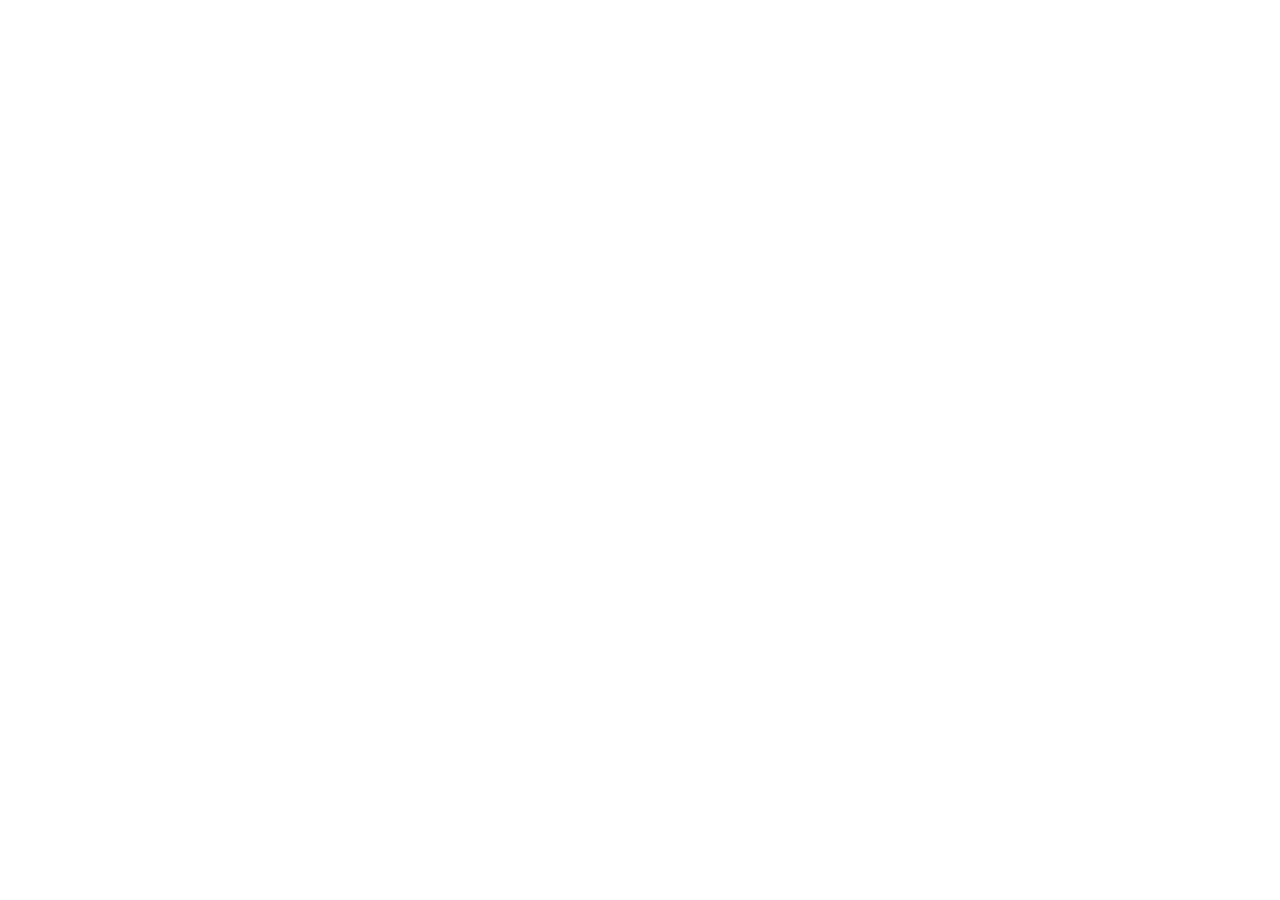
==== index.html @ 1bea24c0 "Initial commit" ====
<!DOCTYPE html>
<html lang="en">
<head>
  <meta charset="UTF-8">
  <meta http-equiv="X-UA-Compatible" content="IE=edge">
  <meta name="viewport" content="width=device-width, initial-scale=1.0">
  <link rel="stylesheet" href="./css/main.css">
  <title>17-dars</title>
</head>
<body>


</body>
</html>
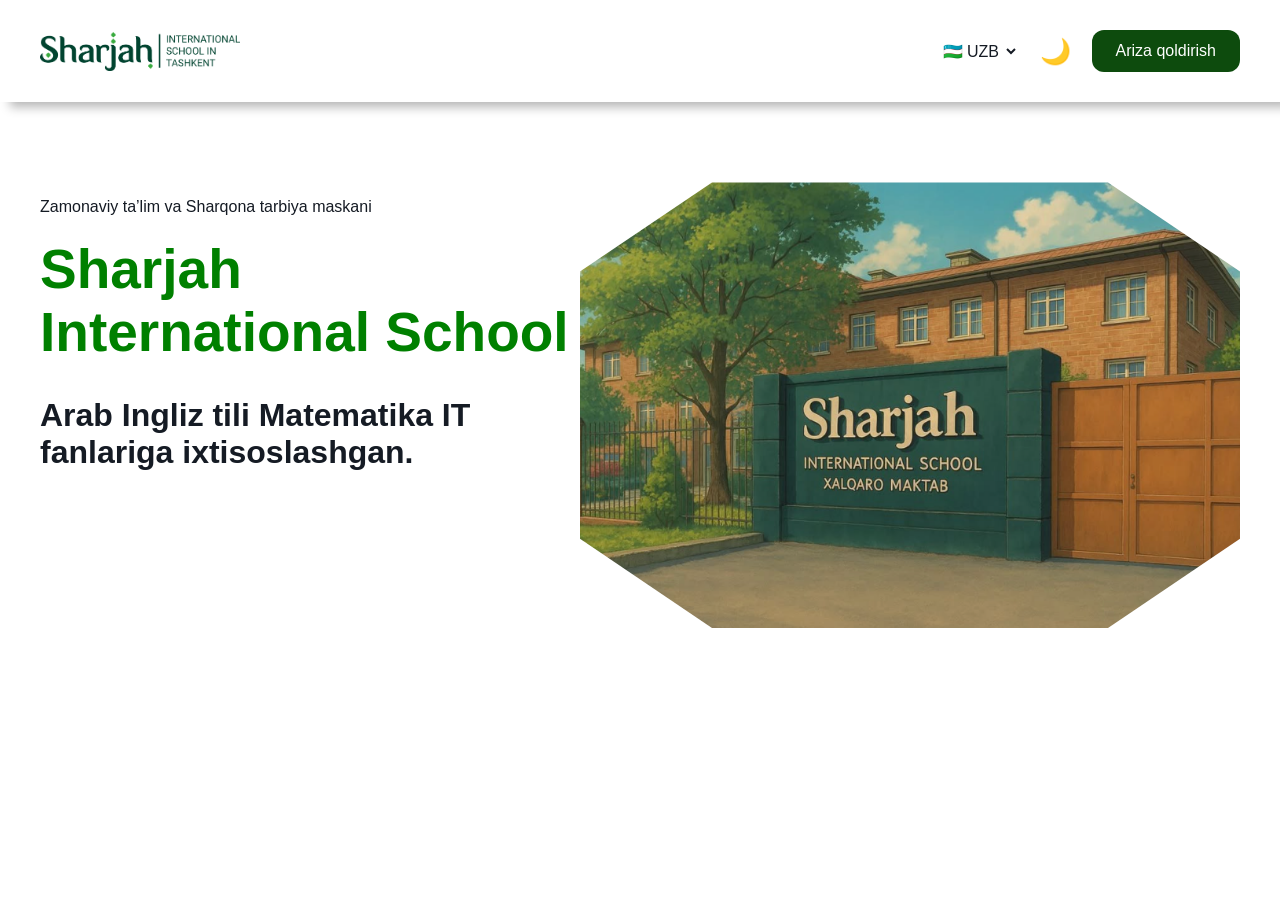
==== commit 18bf2158: "site header and hero section" ====
--- a/index.html
+++ b/index.html
@@ -1,14 +1,94 @@
 <!DOCTYPE html>
 <html lang="en">
-<head>
-  <meta charset="UTF-8">
-  <meta http-equiv="X-UA-Compatible" content="IE=edge">
-  <meta name="viewport" content="width=device-width, initial-scale=1.0">
-  <link rel="stylesheet" href="./css/main.css">
-  <title>17-dars</title>
-</head>
-<body>
+    <head>
+        <meta charset="UTF-8" />
+        <meta http-equiv="X-UA-Compatible" content="IE=edge" />
+        <meta name="viewport" content="width=device-width, initial-scale=1.0" />
+        <link rel="stylesheet" href="./css/main.css" />
+        <!-- <link rel="icon" type="image/png" href="./assets/image/Sharjah logo.png"> -->
+        <title>Sharjah school</title>
+    </head>
+    <body>
+        <header>
+            <div class="container">
+                <div class="header">
+                    <a href="./index.html">
+                        <img
+                            src="./assets/image/Sharjah logo.png"
+                            width="200"
+                            alt="site logo"
+                        />
+                    </a>
 
+                    <div class="header-right">
+                        <select id="lang-select" class="lang-select">
+                            <option value="uz">🇺🇿 UZB</option>
+                            <option value="en">🇬🇧 ENG</option>
+                            <option value="ru">🇷🇺 RUS</option>
+                        </select>
 
-</body>
-</html>+                        <button
+                            class="theme-btn"
+                            data-translate="dark-mode"
+                        ></button>
+                        <a
+                            href="#appeal"
+                            data-translate="appeal"
+                            class="appeal"
+                        ></a>
+                    </div>
+                </div>
+            </div>
+        </header>
+        
+        <main>
+            <section class="hero-section">
+                <div class="container">
+                    <div class="hero">
+                        <div class="hero-content">
+                            <p data-translate="hero-info"></p>
+                            <h1>
+                                <p class="site-title">
+                                    Sharjah International School
+                                </p>
+                                <p data-translate="hero-title"></p>
+                            </h1>
+                        </div>
+
+                        <img
+                            class="hero-img"
+                            src="./assets/image/hero-img.png"
+                            alt=""
+                        />
+                    </div>
+                </div>
+            </section>
+        </main>
+
+        <div class="modal">
+            <div class="modal-wrapper">
+                <button class="modal-close">X</button>
+                <form class="modal-form">
+                    <label for="name" data-translate="name"></label>
+                    <input
+                        id="name"
+                        type="text"
+                        class="modal-input"
+                        placeholder="Enter your name"
+                    />
+
+                    <label for="phone" data-translate="phone"></label>
+                    <input
+                        id="phone"
+                        type="tel"
+                        class="modal-input"
+                        placeholder="Enter your phone number"
+                        value="+998"
+                    />
+                    <button class="modal-btn" data-translate="submit"></button>
+                </form>
+            </div>
+        </div>
+        <script src="./js/main.js"></script>
+    </body>
+</html>
--- a/css/main.css
+++ b/css/main.css
@@ -0,0 +1 @@
+:root{--bg-color: #ffffff;--text-color: #151b24;--primary-color: #007bff;--border-color: #b5b5b5;--green-color: rgb(13, 75, 13)}.dark-mode{--bg-color: #151b24;--text-color: #ffffff;--primary-color: #4a90e2;--border-color: #484848;--green-color: rgb(13, 75, 13)}/*! normalize.css v8.0.1 | MIT License | github.com/necolas/normalize.css */html{line-height:1.15;-webkit-text-size-adjust:100%}body{margin:0}main{display:block}h1{font-size:2em;margin:.67em 0}hr{box-sizing:content-box;height:0;overflow:visible}pre{font-family:monospace,monospace;font-size:1em}a{background-color:rgba(0,0,0,0)}abbr[title]{border-bottom:none;text-decoration:underline;-webkit-text-decoration:underline dotted;text-decoration:underline dotted}b,strong{font-weight:bolder}code,kbd,samp{font-family:monospace,monospace;font-size:1em}small{font-size:80%}sub,sup{font-size:75%;line-height:0;position:relative;vertical-align:baseline}sub{bottom:-0.25em}sup{top:-0.5em}img{border-style:none}button,input,optgroup,select,textarea{font-family:inherit;font-size:100%;line-height:1.15;margin:0}button,input{overflow:visible}button,select{text-transform:none}button,[type=button],[type=reset],[type=submit]{-webkit-appearance:button}button::-moz-focus-inner,[type=button]::-moz-focus-inner,[type=reset]::-moz-focus-inner,[type=submit]::-moz-focus-inner{border-style:none;padding:0}button:-moz-focusring,[type=button]:-moz-focusring,[type=reset]:-moz-focusring,[type=submit]:-moz-focusring{outline:1px dotted ButtonText}fieldset{padding:.35em .75em .625em}legend{box-sizing:border-box;color:inherit;display:table;max-width:100%;padding:0;white-space:normal}progress{vertical-align:baseline}textarea{overflow:auto}[type=checkbox],[type=radio]{box-sizing:border-box;padding:0}[type=number]::-webkit-inner-spin-button,[type=number]::-webkit-outer-spin-button{height:auto}[type=search]{-webkit-appearance:textfield;outline-offset:-2px}[type=search]::-webkit-search-decoration{-webkit-appearance:none}::-webkit-file-upload-button{-webkit-appearance:button;font:inherit}details{display:block}summary{display:list-item}template{display:none}[hidden]{display:none}.container{width:100%;max-width:1240px;margin:0 auto;padding:0 20px}html{height:100%;box-sizing:border-box}*,*::before,*::after{box-sizing:inherit;scroll-behavior:smooth}body{height:100%;display:flex;flex-direction:column;font-family:"Arial","sans-serif";background-color:var(--bg-color);color:var(--text-color);transition:background-color .3s ease,color .3s ease;margin:0;padding:0}img{max-width:100%;height:auto;vertical-align:middle;-o-object-fit:cover;object-fit:cover}.main{flex-grow:1}.visually-hidden{position:absolute;width:1px;height:1px;margin:-1px;border:0;padding:0;clip:rect(0 0 0 0);overflow:hidden}header{padding:30px 0;box-shadow:10px 5px 10px 0 var(--border-color)}.header{display:flex;justify-content:space-between;align-items:center}.header-right{display:flex;align-items:center;gap:15px}.lang-select{background-color:var(--bg-color);color:var(--text-color);border:none}.appeal{text-decoration:none;color:#fff;padding:12px 24px;border-radius:12px;background-color:var(--green-color)}.theme-btn{background-color:var(--bg-color);color:var(--text-color);border:none;font-size:25px}.hero{display:flex;padding:80px 0}.hero-content{width:100%;max-width:800px}.hero-img{width:55%;clip-path:polygon(20% 0%, 80% 0%, 100% 20%, 100% 80%, 80% 100%, 20% 100%, 0% 80%, 0% 20%)}.site-title{color:green;font-size:55px;margin:0}.modal{width:100%;height:100%;background-color:rgba(152,155,152,.599);position:absolute;top:0;display:none;align-items:center;justify-content:center}.modal-wrapper{width:600px;padding:30px;background-color:var(--bg-color);color:var(--text-color);border-radius:12px;position:relative}.modal-form{display:flex;flex-direction:column;gap:10px;margin-top:20px}.modal-input{padding:12px 24px;border-radius:12px;border:1px solid var(--border-color);outline:none}.modal-btn{margin-top:24px;padding:12px 24px;color:#fff;border-radius:12px;background-color:var(--green-color);border:none}.modal-close{width:30px;height:30px;position:absolute;top:20px;right:30px;background-color:red;border:none;color:#fff;border-radius:4px;transition:all .2s ease-in-out}.modal-close:hover{background-color:#fff;color:red;border:1px solid red;transition:all .2s ease-in-out}.modal-show{display:flex}/*# sourceMappingURL=main.css.map */
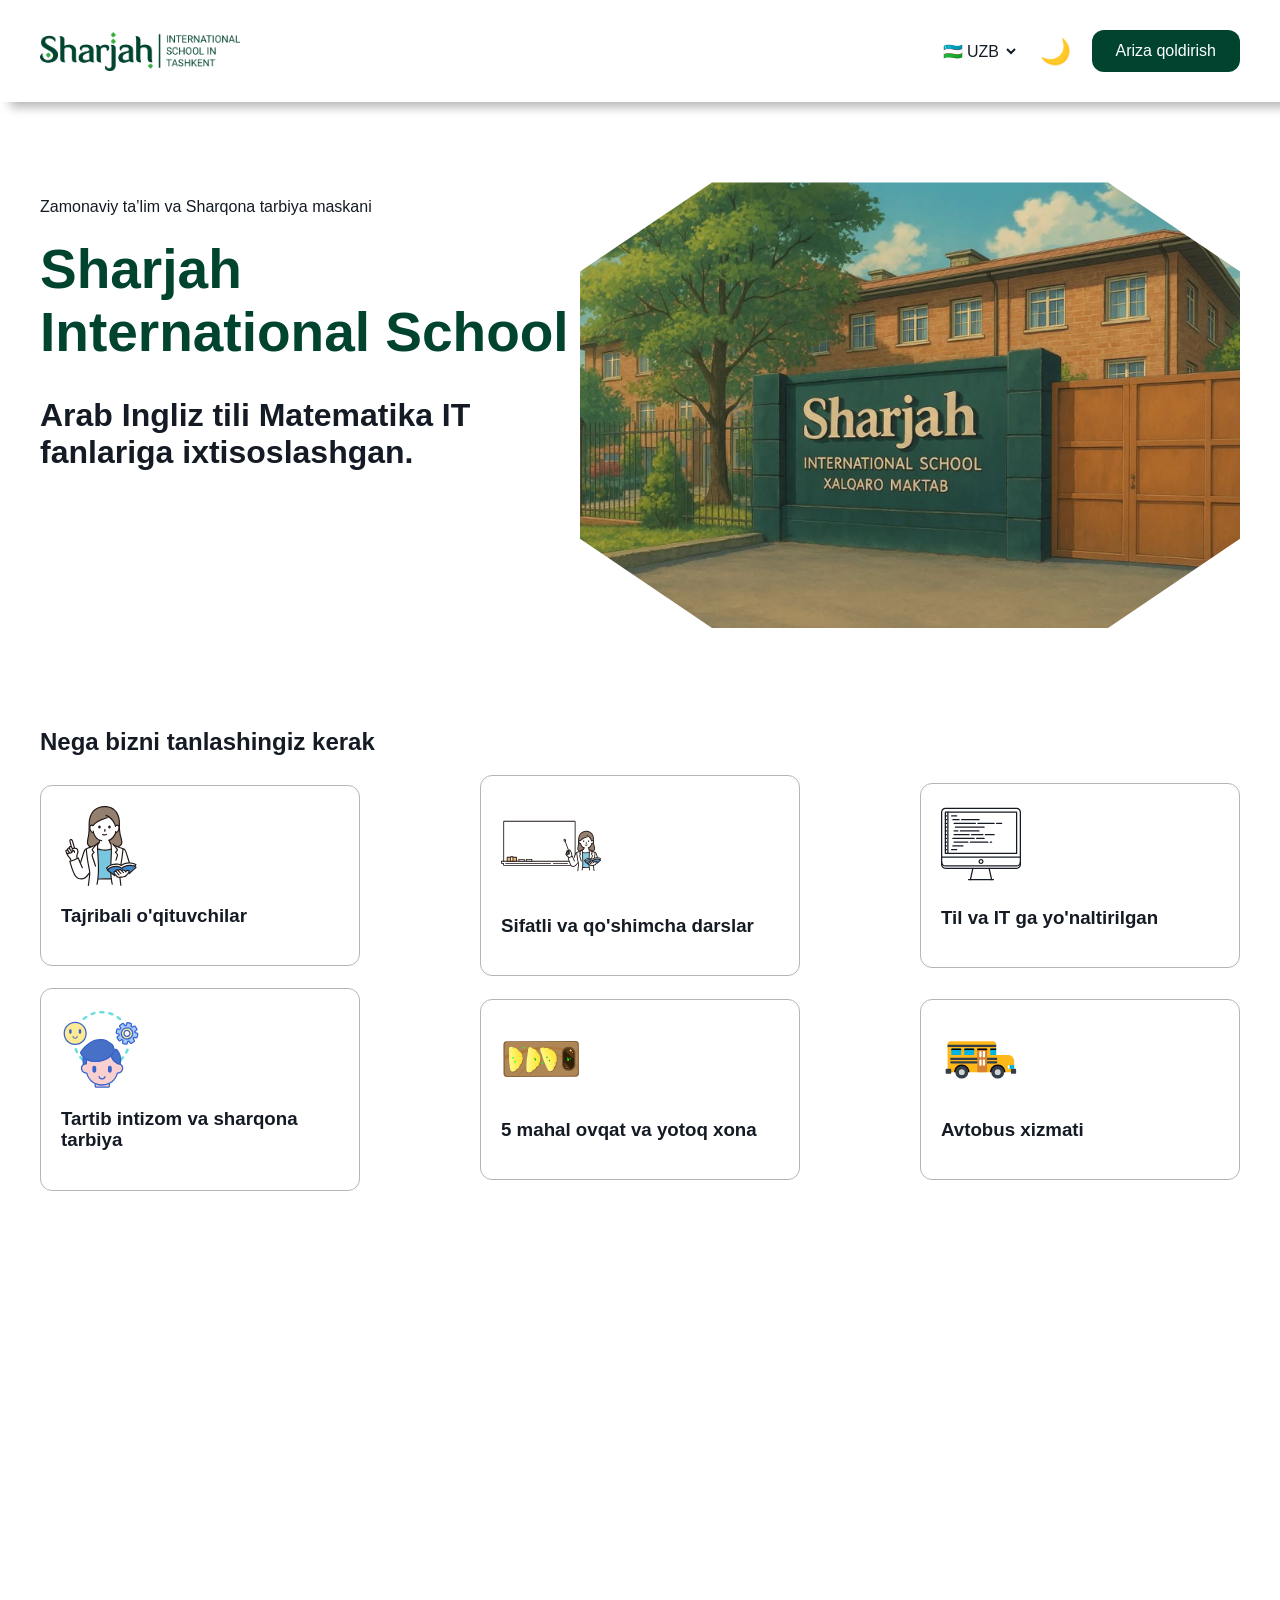
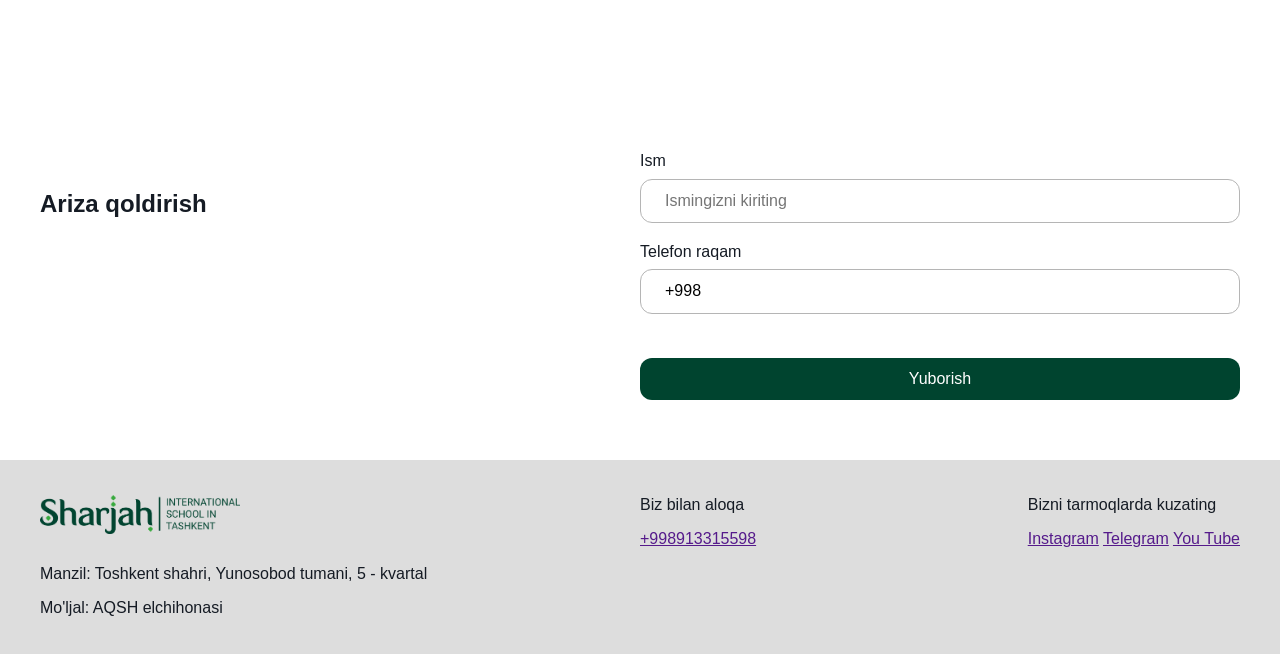
==== commit 23959532: "..." ====
--- a/index.html
+++ b/index.html
@@ -5,7 +5,7 @@
         <meta http-equiv="X-UA-Compatible" content="IE=edge" />
         <meta name="viewport" content="width=device-width, initial-scale=1.0" />
         <link rel="stylesheet" href="./css/main.css" />
-        <!-- <link rel="icon" type="image/png" href="./assets/image/Sharjah logo.png"> -->
+        <!-- <link rel="icon" type="image/png" href="/assets/image/sh.png" sizes="64x64" /> -->
         <title>Sharjah school</title>
     </head>
     <body>
@@ -40,7 +40,7 @@
                 </div>
             </div>
         </header>
-        
+
         <main>
             <section class="hero-section">
                 <div class="container">
@@ -63,7 +63,213 @@
                     </div>
                 </div>
             </section>
+
+            <section class="info-section">
+                <div class="container">
+                    <div class="info">
+                        <h2 class="info-title">
+                            Nega bizni tanlashingiz kerak
+                        </h2>
+                        <ul class="info-list">
+                            <li class="info-list--item">
+                                <img
+                                    src="./assets/image/teacher-female-svgrepo-com.svg"
+                                    width="80"
+                                    alt=""
+                                />
+                                <h3>Tajribali o'qituvchilar</h3>
+                            </li>
+                            <li class="info-list--item">
+                                <img
+                                    src="./assets/image/lesson.svg"
+                                    width="100"
+                                    alt=""
+                                />
+                                <h3>Sifatli va qo'shimcha darslar</h3>
+                            </li>
+                            <li class="info-list--item">
+                                <svg
+                                    width="80px"
+                                    height="80px"
+                                    viewBox="0 0 1024 1024"
+                                    fill="currentColor"
+                                    class="icon"
+                                    version="1.1"
+                                    xmlns="http://www.w3.org/2000/svg"
+                                >
+                                    <path
+                                        d="M1015.848 687.82H8.156a7.992 7.992 0 0 1-7.998-7.996 7.994 7.994 0 0 1 7.998-7.998h1007.692a7.992 7.992 0 0 1 7.996 7.998 7.992 7.992 0 0 1-7.996 7.996zM512 767.766c-17.636 0-31.99-14.34-31.99-31.99s14.354-31.99 31.99-31.99 31.992 14.34 31.992 31.99-14.356 31.99-31.992 31.99z m0-47.984c-8.81 0-15.996 7.184-15.996 15.994s7.186 15.994 15.996 15.994c8.824 0 15.996-7.184 15.996-15.994s-7.172-15.994-15.996-15.994zM376.152 975.732a8.01 8.01 0 0 1-7.826-9.73l31.99-143.956c0.968-4.296 5.294-6.954 9.544-6.078a8.014 8.014 0 0 1 6.078 9.544l-31.99 143.956a8 8 0 0 1-7.796 6.264zM647.864 975.732a8 8 0 0 1-7.808-6.264l-31.988-143.956a8.01 8.01 0 0 1 6.074-9.544 7.99 7.99 0 0 1 9.542 6.078l31.992 143.956a8.008 8.008 0 0 1-7.812 9.73z"
+                                        fill="currentColor"
+                                    />
+                                    <path
+                                        d="M671.954 975.732H352.05a7.992 7.992 0 0 1-7.998-7.998 7.992 7.992 0 0 1 7.998-7.996h319.904a7.992 7.992 0 0 1 7.996 7.996 7.992 7.992 0 0 1-7.996 7.998zM967.86 640.086H56.14a7.994 7.994 0 0 1-7.998-7.998V104.25a7.994 7.994 0 0 1 7.998-7.998h911.72c4.422 0 8 3.578 8 7.998v527.838a7.994 7.994 0 0 1-8 7.998z m-903.722-15.996h895.726V112.248H64.138v511.842z"
+                                        fill="currentColor"
+                                    />
+                                    <path
+                                        d="M967.86 800.038H56.14c-30.866 0-55.982-25.118-55.982-55.982V104.25c0-30.866 25.118-55.982 55.982-55.982h911.72c30.868 0 55.984 25.118 55.984 55.982v639.804c0 30.866-25.118 55.984-55.984 55.984zM56.14 64.262c-22.04 0-39.988 17.94-39.988 39.988v639.804c0 22.054 17.948 39.986 39.988 39.986h911.72c22.058 0 39.988-17.932 39.988-39.986V104.25c0-22.048-17.93-39.988-39.988-39.988H56.14z"
+                                        fill="currentColor"
+                                    />
+                                    <path
+                                        d="M967.86 831.778H56.14c-31.38 0-55.982-24.586-55.982-55.982v-31.99a7.994 7.994 0 0 1 7.998-7.998 7.994 7.994 0 0 1 7.998 7.998v31.99c0 22.43 17.574 39.986 39.988 39.986h911.72c22.434 0 39.988-17.556 39.988-39.986v-31.74a7.994 7.994 0 0 1 8-7.998 7.992 7.992 0 0 1 7.996 7.998v31.74c-0.002 31.396-24.588 55.982-55.986 55.982zM88.13 640.086a7.994 7.994 0 0 1-7.998-7.998V104.25a7.994 7.994 0 0 1 7.998-7.998 7.994 7.994 0 0 1 7.998 7.998v527.838a7.994 7.994 0 0 1-7.998 7.998z"
+                                        fill="currentColor"
+                                    />
+                                    <path
+                                        d="M72.136 160.232H56.14c-4.42 0-7.998-3.576-7.998-7.998s3.578-7.998 7.998-7.998h15.996c4.42 0 7.998 3.576 7.998 7.998s-3.578 7.998-7.998 7.998zM72.136 208.218H56.14c-4.42 0-7.998-3.578-7.998-7.998s3.578-7.998 7.998-7.998h15.996c4.42 0 7.998 3.578 7.998 7.998s-3.578 7.998-7.998 7.998zM72.136 256.204H56.14c-4.42 0-7.998-3.576-7.998-7.998s3.578-7.998 7.998-7.998h15.996c4.42 0 7.998 3.576 7.998 7.998s-3.578 7.998-7.998 7.998zM72.136 304.19H56.14c-4.42 0-7.998-3.578-7.998-7.998s3.578-7.998 7.998-7.998h15.996c4.42 0 7.998 3.578 7.998 7.998s-3.578 7.998-7.998 7.998z"
+                                        fill="currentColor"
+                                    />
+                                    <path
+                                        d="M72.136 352.174H56.14c-4.42 0-7.998-3.576-7.998-7.998s3.578-7.998 7.998-7.998h15.996c4.42 0 7.998 3.576 7.998 7.998s-3.578 7.998-7.998 7.998z"
+                                        fill="currentColor"
+                                    />
+                                    <path
+                                        d="M72.136 400.16H56.14a7.994 7.994 0 0 1-7.998-7.998 7.994 7.994 0 0 1 7.998-7.998h15.996a7.994 7.994 0 0 1 7.998 7.998 7.996 7.996 0 0 1-7.998 7.998z"
+                                        fill="currentColor"
+                                    />
+                                    <path
+                                        d="M72.136 448.144H56.14a7.994 7.994 0 0 1-7.998-7.998 7.994 7.994 0 0 1 7.998-7.998h15.996a7.994 7.994 0 0 1 7.998 7.998 7.994 7.994 0 0 1-7.998 7.998z"
+                                        fill="currentColor"
+                                    />
+                                    <path
+                                        d="M72.136 496.13H56.14a7.994 7.994 0 0 1-7.998-7.998 7.994 7.994 0 0 1 7.998-7.998h15.996a7.994 7.994 0 0 1 7.998 7.998 7.996 7.996 0 0 1-7.998 7.998z"
+                                        fill="currentColor"
+                                    />
+                                    <path
+                                        d="M72.136 544.116H56.14a7.994 7.994 0 0 1-7.998-7.998 7.992 7.992 0 0 1 7.998-7.996h15.996a7.992 7.992 0 0 1 7.998 7.996 7.994 7.994 0 0 1-7.998 7.998z"
+                                        fill="currentColor"
+                                    />
+                                    <path
+                                        d="M72.136 592.102H56.14c-4.42 0-7.998-3.578-7.998-7.998s3.578-7.998 7.998-7.998h15.996c4.42 0 7.998 3.578 7.998 7.998s-3.578 7.998-7.998 7.998z"
+                                        fill="currentColor"
+                                    />
+                                    <path
+                                        d="M200.096 160.232h-63.98c-4.42 0-7.998-3.576-7.998-7.998s3.576-7.998 7.998-7.998h63.98c4.42 0 7.998 3.576 7.998 7.998s-3.578 7.998-7.998 7.998zM488.006 208.218H264.076c-4.42 0-7.998-3.578-7.998-7.998s3.576-7.998 7.998-7.998h223.93c4.422 0 7.998 3.578 7.998 7.998s-3.576 7.998-7.998 7.998zM232.086 208.218H152.11c-4.42 0-7.998-3.578-7.998-7.998s3.578-7.998 7.998-7.998h79.976c4.42 0 7.998 3.578 7.998 7.998s-3.578 7.998-7.998 7.998zM679.95 256.204H472.012c-4.42 0-7.998-3.576-7.998-7.998s3.578-7.998 7.998-7.998h207.936c4.422 0 7.996 3.576 7.996 7.998s-3.572 7.998-7.994 7.998zM775.918 256.204h-63.98c-4.418 0-7.996-3.576-7.996-7.998s3.578-7.998 7.996-7.998h63.98c4.422 0 8 3.576 8 7.998s-3.578 7.998-8 7.998zM440.022 256.204H168.106c-4.42 0-7.998-3.576-7.998-7.998s3.576-7.998 7.998-7.998h271.916c4.42 0 7.998 3.576 7.998 7.998s-3.578 7.998-7.998 7.998zM216.09 352.174H168.106c-4.42 0-7.998-3.576-7.998-7.998s3.576-7.998 7.998-7.998h47.986c4.42 0 7.998 3.576 7.998 7.998s-3.58 7.998-8 7.998zM485.508 352.174H248.082c-4.42 0-7.998-3.576-7.998-7.998s3.578-7.998 7.998-7.998h237.428c4.42 0 7.998 3.576 7.998 7.998s-3.58 7.998-8 7.998zM551.988 304.19H184.1c-4.42 0-7.998-3.578-7.998-7.998s3.578-7.998 7.998-7.998h367.888c4.422 0 7.996 3.578 7.996 7.998s-3.574 7.998-7.996 7.998zM535.992 400.16h-143.956a7.994 7.994 0 0 1-7.998-7.998 7.994 7.994 0 0 1 7.998-7.998h143.956c4.422 0 8 3.578 8 7.998a7.994 7.994 0 0 1-8 7.998zM424.028 448.144H152.11a7.994 7.994 0 0 1-7.998-7.998 7.994 7.994 0 0 1 7.998-7.998h271.916a7.994 7.994 0 0 1 7.998 7.998 7.992 7.992 0 0 1-7.996 7.998zM280.072 544.116h-127.96a7.994 7.994 0 0 1-7.998-7.998 7.992 7.992 0 0 1 7.998-7.996h127.96a7.992 7.992 0 0 1 7.998 7.996 7.994 7.994 0 0 1-7.998 7.998zM599.972 496.13H376.042a7.994 7.994 0 0 1-7.998-7.998 7.994 7.994 0 0 1 7.998-7.998h223.93c4.422 0 8 3.578 8 7.998a7.994 7.994 0 0 1-8 7.998zM647.958 496.13h-15.992c-4.422 0-8-3.578-8-7.998a7.994 7.994 0 0 1 8-7.998h15.992c4.422 0 8 3.578 8 7.998s-3.58 7.998-8 7.998zM344.052 496.13H168.106a7.994 7.994 0 0 1-7.998-7.998 7.994 7.994 0 0 1 7.998-7.998h175.946a7.994 7.994 0 0 1 7.998 7.998 7.994 7.994 0 0 1-7.998 7.998zM200.096 592.102h-63.98c-4.42 0-7.998-3.578-7.998-7.998s3.576-7.998 7.998-7.998h63.98c4.42 0 7.998 3.578 7.998 7.998s-3.578 7.998-7.998 7.998zM551.988 448.144h-95.972a7.994 7.994 0 0 1-7.998-7.998 7.994 7.994 0 0 1 7.998-7.998h95.972a7.992 7.992 0 0 1 7.996 7.998 7.99 7.99 0 0 1-7.996 7.998zM679.95 400.16h-111.964c-4.422 0-8-3.578-8-7.998a7.994 7.994 0 0 1 8-7.998h111.964a7.992 7.992 0 0 1 7.996 7.998 7.992 7.992 0 0 1-7.996 7.998zM360.046 400.16h-191.94a7.994 7.994 0 0 1-7.998-7.998 7.994 7.994 0 0 1 7.998-7.998h191.942a7.994 7.994 0 0 1 7.998 7.998 7.996 7.996 0 0 1-8 7.998z"
+                                        fill="currentColor"
+                                    />
+                                </svg>
+                                <h3>Til va IT ga yo'naltirilgan</h3>
+                            </li>
+                            <li class="info-list--item">
+                                <img
+                                    src="./assets/image/reshot-icon-charcater-building-V54C68ZLUN.svg"
+                                    width="80"
+                                    alt=""
+                                />
+                                <h3>Tartib intizom va sharqona tarbiya</h3>
+                            </li>
+                            <li class="info-list--item">
+                                <img
+                                    src="./assets/image/food-gyoza-japanese-food-svgrepo-com.svg"
+                                    width="80"
+                                    alt=""
+                                />
+                                <h3>5 mahal ovqat va yotoq xona</h3>
+                            </li>
+                            <li class="info-list--item">
+                                <img
+                                    src="./assets/image/school-bus-svgrepo-com.svg"
+                                    width="80"
+                                    alt=""
+                                />
+                                <h3>Avtobus xizmati</h3>
+                            </li>
+                        </ul>
+                    </div>
+                </div>
+            </section>
+
+            <section class="location-section">
+                <div class="container">
+                    <iframe
+                        src="https://yandex.ru/map-widget/v1/?um=constructor%3Af2c78a2348951900facc6458e27fc152a250ca13cfb68885768c98089ad1f8de&amp;source=constructor"
+                        width="100%"
+                        height="475"
+                        frameborder="0"
+                    ></iframe>
+                </div>
+            </section>
+
+            <section class="contact-section">
+                <div class="container">
+                    <div class="contact">
+                        <div class="contact-info">
+                            <h2>Ariza qoldirish</h2>
+
+                            <!-- <p>
+                                    Ismingizni va telefon raqamingizni
+                                    qoldiring, biz siz bilan tez orada
+                                    bog'lanamiz.
+                                </p> -->
+                            <video
+                                src="./assets/image/Customer Service.mp4"
+                                autoplay
+                                muted
+                                loop
+                                playsinline
+                                width="280"
+                            ></video>
+                        </div>
+                        <form class="contact-form">
+                            <label for="name" data-translate="name"></label>
+                            <input
+                                id="name"
+                                type="text"
+                                class="modal-input"
+                                data-translate-placeholder="name_placeholder"
+                                placeholder="Enter your name"
+                            />
+
+                            <label for="phone" data-translate="phone"></label>
+                            <input
+                                id="phone"
+                                type="tel"
+                                class="modal-input"
+                                placeholder="Enter your phone number"
+                                value="+998"
+                            />
+                            <button
+                                class="modal-btn"
+                                data-translate="submit"
+                            ></button>
+                        </form>
+                    </div>
+                </div>
+            </section>
         </main>
+
+        <footer>
+            <div class="container">
+                <div class="footer">
+                    <div class="footer-top">
+                        <a href="./index.html">
+                            <img
+                                src="./assets/image/Sharjah logo.png"
+                                width="200"
+                                alt="site logo"
+                            />
+                        </a>
+                        <div class="footer-info">
+                            <div>
+                                <p>Biz bilan aloqa</p>
+                                <a href="">+998913315598</a>
+                            </div>
+                            <div>
+                                <p>Bizni tarmoqlarda kuzating</p>
+                                <a href="">Instagram</a>
+                                <a href="">Telegram</a>
+                                <a href="">You Tube</a>
+                            </div>
+                        </div>
+                    </div>
+                    <div class="footer-bottom">
+                        <p>
+                            Manzil: Toshkent shahri, Yunosobod tumani, 5 -
+                            kvartal
+                        </p>
+                        <p>Mo'ljal: AQSH elchihonasi</p>
+                    </div>
+                </div>
+            </div>
+        </footer>
 
         <div class="modal">
             <div class="modal-wrapper">
@@ -74,6 +280,7 @@
                         id="name"
                         type="text"
                         class="modal-input"
+                        data-translate-placeholder="name_placeholder"
                         placeholder="Enter your name"
                     />
 
--- a/css/main.css
+++ b/css/main.css
@@ -1 +1 @@
-:root{--bg-color: #ffffff;--text-color: #151b24;--primary-color: #007bff;--border-color: #b5b5b5;--green-color: rgb(13, 75, 13)}.dark-mode{--bg-color: #151b24;--text-color: #ffffff;--primary-color: #4a90e2;--border-color: #484848;--green-color: rgb(13, 75, 13)}/*! normalize.css v8.0.1 | MIT License | github.com/necolas/normalize.css */html{line-height:1.15;-webkit-text-size-adjust:100%}body{margin:0}main{display:block}h1{font-size:2em;margin:.67em 0}hr{box-sizing:content-box;height:0;overflow:visible}pre{font-family:monospace,monospace;font-size:1em}a{background-color:rgba(0,0,0,0)}abbr[title]{border-bottom:none;text-decoration:underline;-webkit-text-decoration:underline dotted;text-decoration:underline dotted}b,strong{font-weight:bolder}code,kbd,samp{font-family:monospace,monospace;font-size:1em}small{font-size:80%}sub,sup{font-size:75%;line-height:0;position:relative;vertical-align:baseline}sub{bottom:-0.25em}sup{top:-0.5em}img{border-style:none}button,input,optgroup,select,textarea{font-family:inherit;font-size:100%;line-height:1.15;margin:0}button,input{overflow:visible}button,select{text-transform:none}button,[type=button],[type=reset],[type=submit]{-webkit-appearance:button}button::-moz-focus-inner,[type=button]::-moz-focus-inner,[type=reset]::-moz-focus-inner,[type=submit]::-moz-focus-inner{border-style:none;padding:0}button:-moz-focusring,[type=button]:-moz-focusring,[type=reset]:-moz-focusring,[type=submit]:-moz-focusring{outline:1px dotted ButtonText}fieldset{padding:.35em .75em .625em}legend{box-sizing:border-box;color:inherit;display:table;max-width:100%;padding:0;white-space:normal}progress{vertical-align:baseline}textarea{overflow:auto}[type=checkbox],[type=radio]{box-sizing:border-box;padding:0}[type=number]::-webkit-inner-spin-button,[type=number]::-webkit-outer-spin-button{height:auto}[type=search]{-webkit-appearance:textfield;outline-offset:-2px}[type=search]::-webkit-search-decoration{-webkit-appearance:none}::-webkit-file-upload-button{-webkit-appearance:button;font:inherit}details{display:block}summary{display:list-item}template{display:none}[hidden]{display:none}.container{width:100%;max-width:1240px;margin:0 auto;padding:0 20px}html{height:100%;box-sizing:border-box}*,*::before,*::after{box-sizing:inherit;scroll-behavior:smooth}body{height:100%;display:flex;flex-direction:column;font-family:"Arial","sans-serif";background-color:var(--bg-color);color:var(--text-color);transition:background-color .3s ease,color .3s ease;margin:0;padding:0}img{max-width:100%;height:auto;vertical-align:middle;-o-object-fit:cover;object-fit:cover}.main{flex-grow:1}.visually-hidden{position:absolute;width:1px;height:1px;margin:-1px;border:0;padding:0;clip:rect(0 0 0 0);overflow:hidden}header{padding:30px 0;box-shadow:10px 5px 10px 0 var(--border-color)}.header{display:flex;justify-content:space-between;align-items:center}.header-right{display:flex;align-items:center;gap:15px}.lang-select{background-color:var(--bg-color);color:var(--text-color);border:none}.appeal{text-decoration:none;color:#fff;padding:12px 24px;border-radius:12px;background-color:var(--green-color)}.theme-btn{background-color:var(--bg-color);color:var(--text-color);border:none;font-size:25px}.hero{display:flex;padding:80px 0}.hero-content{width:100%;max-width:800px}.hero-img{width:55%;clip-path:polygon(20% 0%, 80% 0%, 100% 20%, 100% 80%, 80% 100%, 20% 100%, 0% 80%, 0% 20%)}.site-title{color:green;font-size:55px;margin:0}.modal{width:100%;height:100%;background-color:rgba(152,155,152,.599);position:absolute;top:0;display:none;align-items:center;justify-content:center}.modal-wrapper{width:600px;padding:30px;background-color:var(--bg-color);color:var(--text-color);border-radius:12px;position:relative}.modal-form{display:flex;flex-direction:column;gap:10px;margin-top:20px}.modal-input{padding:12px 24px;border-radius:12px;border:1px solid var(--border-color);outline:none}.modal-btn{margin-top:24px;padding:12px 24px;color:#fff;border-radius:12px;background-color:var(--green-color);border:none}.modal-close{width:30px;height:30px;position:absolute;top:20px;right:30px;background-color:red;border:none;color:#fff;border-radius:4px;transition:all .2s ease-in-out}.modal-close:hover{background-color:#fff;color:red;border:1px solid red;transition:all .2s ease-in-out}.modal-show{display:flex}/*# sourceMappingURL=main.css.map */+:root{--bg-color: #ffffff;--text-color: #151b24;--primary-color: #007bff;--border-color: #b5b5b5;--green-color: #00442F;--footer-bg: #dddddd}.dark-mode{--bg-color: #151b24;--text-color: #ffffff;--primary-color: #4a90e2;--border-color: #484848;--green-color: #D0B183;--footer-bg: #0f1319}/*! normalize.css v8.0.1 | MIT License | github.com/necolas/normalize.css */html{line-height:1.15;-webkit-text-size-adjust:100%}body{margin:0}main{display:block}h1{font-size:2em;margin:.67em 0}hr{box-sizing:content-box;height:0;overflow:visible}pre{font-family:monospace,monospace;font-size:1em}a{background-color:rgba(0,0,0,0)}abbr[title]{border-bottom:none;text-decoration:underline;-webkit-text-decoration:underline dotted;text-decoration:underline dotted}b,strong{font-weight:bolder}code,kbd,samp{font-family:monospace,monospace;font-size:1em}small{font-size:80%}sub,sup{font-size:75%;line-height:0;position:relative;vertical-align:baseline}sub{bottom:-0.25em}sup{top:-0.5em}img{border-style:none}button,input,optgroup,select,textarea{font-family:inherit;font-size:100%;line-height:1.15;margin:0}button,input{overflow:visible}button,select{text-transform:none}button,[type=button],[type=reset],[type=submit]{-webkit-appearance:button}button::-moz-focus-inner,[type=button]::-moz-focus-inner,[type=reset]::-moz-focus-inner,[type=submit]::-moz-focus-inner{border-style:none;padding:0}button:-moz-focusring,[type=button]:-moz-focusring,[type=reset]:-moz-focusring,[type=submit]:-moz-focusring{outline:1px dotted ButtonText}fieldset{padding:.35em .75em .625em}legend{box-sizing:border-box;color:inherit;display:table;max-width:100%;padding:0;white-space:normal}progress{vertical-align:baseline}textarea{overflow:auto}[type=checkbox],[type=radio]{box-sizing:border-box;padding:0}[type=number]::-webkit-inner-spin-button,[type=number]::-webkit-outer-spin-button{height:auto}[type=search]{-webkit-appearance:textfield;outline-offset:-2px}[type=search]::-webkit-search-decoration{-webkit-appearance:none}::-webkit-file-upload-button{-webkit-appearance:button;font:inherit}details{display:block}summary{display:list-item}template{display:none}[hidden]{display:none}.container{width:100%;max-width:1240px;margin:0 auto;padding:0 20px}html{height:100%;box-sizing:border-box}*,*::before,*::after{box-sizing:inherit;scroll-behavior:smooth}body{height:100%;display:flex;flex-direction:column;font-family:"Arial","sans-serif";background-color:var(--bg-color);color:var(--text-color);transition:background-color .3s ease,color .3s ease;margin:0;padding:0}img{max-width:100%;height:auto;vertical-align:middle;-o-object-fit:cover;object-fit:cover}.main{flex-grow:1}.visually-hidden{position:absolute;width:1px;height:1px;margin:-1px;border:0;padding:0;clip:rect(0 0 0 0);overflow:hidden}header{padding:30px 0;box-shadow:10px 5px 10px 0 var(--border-color)}.header{display:flex;justify-content:space-between;align-items:center}.header-right{display:flex;align-items:center;gap:15px}.lang-select{background-color:var(--bg-color);color:var(--text-color);border:none}.appeal{text-decoration:none;color:#fff;padding:12px 24px;border-radius:12px;background-color:var(--green-color)}.theme-btn{background-color:var(--bg-color);color:var(--text-color);border:none;font-size:25px}.hero{display:flex;padding:80px 0}.hero-content{width:100%;max-width:800px}.hero-img{width:55%;clip-path:polygon(20% 0%, 80% 0%, 100% 20%, 100% 80%, 80% 100%, 20% 100%, 0% 80%, 0% 20%)}.site-title{color:var(--green-color);font-size:55px;margin:0}.info-list{display:flex;align-items:center;justify-content:space-between;list-style-type:none;flex-wrap:wrap;margin:0;padding:0}.info-list--item{width:320px;padding:20px;border:1px solid var(--border-color);border-radius:12px;margin-bottom:12px;color:var(--text-color);--icon-color: #10b981}.info-list--item img{color:#ec4899}.contact{display:flex;align-items:center;justify-content:space-between;margin-top:70px}.contact-info{width:350px}.contact-form{width:600px;display:flex;flex-direction:column}.contact-form input{margin-bottom:20px;margin-top:8px}footer{background-color:var(--footer-bg);margin-top:60px}.footer{padding:20px 0}.footer-top{display:flex;align-items:center;justify-content:space-between}.footer-info{width:600px;display:flex;justify-content:space-between}.modal{width:100%;height:100%;background-color:rgba(152,155,152,.599);position:absolute;top:0;display:none;align-items:center;justify-content:center}.modal-wrapper{width:600px;padding:30px;background-color:var(--bg-color);color:var(--text-color);border-radius:12px;position:relative}.modal-form{display:flex;flex-direction:column;gap:10px;margin-top:20px}.modal-input{padding:12px 24px;border-radius:12px;border:1px solid var(--border-color);outline:none}.modal-btn{margin-top:24px;padding:12px 24px;color:#fff;border-radius:12px;background-color:var(--green-color);border:none}.modal-close{width:30px;height:30px;position:absolute;top:20px;right:30px;background-color:red;border:none;color:#fff;border-radius:4px;transition:all .2s ease-in-out}.modal-close:hover{background-color:#fff;color:red;border:1px solid red;transition:all .2s ease-in-out}.modal-show{display:flex}/*# sourceMappingURL=main.css.map */
